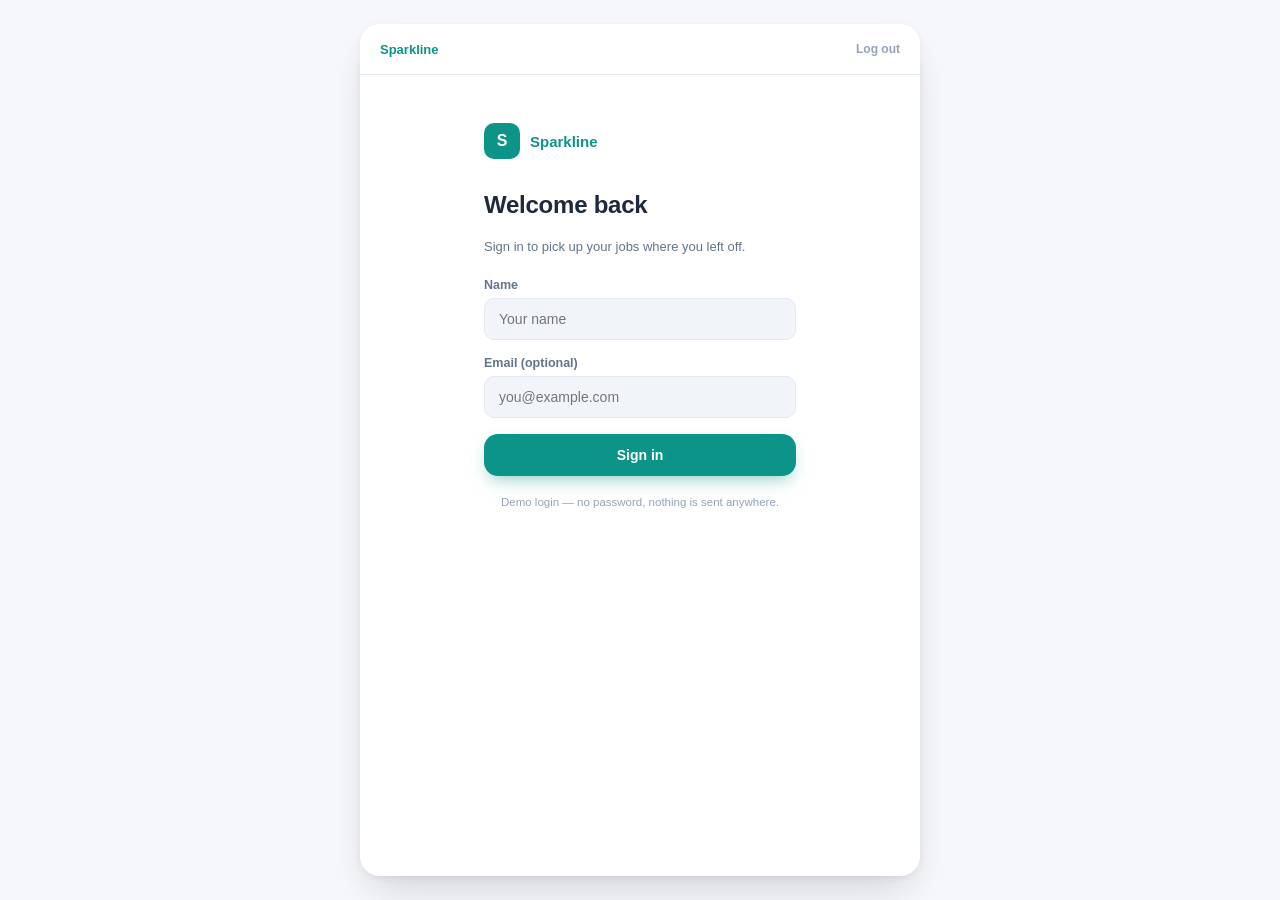
==== index.html @ c81132c8 "feat: interactive job-flow prototype (login -> estimate -> wholesaler pay -> status -> invoice) Impl" ====
<!DOCTYPE html>
<html lang="en">
<head>
<meta charset="UTF-8" />
<meta name="viewport" content="width=device-width, initial-scale=1.0" />
<title>Sparkline &mdash; Job Estimator</title>
<link rel="stylesheet" href="css/styles.css" />
</head>
<body>

<div class="app-shell">

  <header class="app-header" id="app-header" hidden>
    <span class="app-header-name">Sparkline</span>
    <span class="app-header-user" id="app-header-user"></span>
    <button class="app-header-logout" id="btn-logout" type="button">Log out</button>
  </header>

  <main id="main">

    <!-- LOGIN -->
    <section id="screen-login" class="screen">
      <div class="login-wrap">
        <div class="brand">
          <div class="brand-mark">S</div>
          <div class="brand-name">Sparkline</div>
        </div>
        <h1 class="screen-title">Welcome back</h1>
        <p class="screen-sub">Sign in to pick up your jobs where you left off.</p>

        <form id="login-form" class="login-form" novalidate>
          <label class="field">
            <span class="field-label">Name</span>
            <input type="text" id="login-name" name="name" placeholder="Your name" autocomplete="name" />
          </label>
          <p class="field-error" id="login-name-error" hidden>Enter your name to continue.</p>

          <label class="field">
            <span class="field-label">Email (optional)</span>
            <input type="email" id="login-email" name="email" placeholder="you@example.com" autocomplete="email" />
          </label>

          <button type="submit" class="btn btn-primary btn-block">Sign in</button>
          <p class="login-note">Demo login &mdash; no password, nothing is sent anywhere.</p>
        </form>
      </div>
    </section>

    <!-- JOB PICKER / DASHBOARD -->
    <section id="screen-job-picker" class="screen" hidden>
      <div class="topbar">
        <div class="screen-title">Your Jobs</div>
        <div class="screen-sub" id="job-count-sub"></div>
      </div>

      <div id="existing-jobs" class="job-list"></div>

      <div class="picker-section">
        <div class="picker-heading">Start a new job</div>
        <div id="job-presets" class="preset-list"></div>
      </div>
    </section>

    <!-- JOB DETAIL -->
    <section id="screen-job-detail" class="screen" hidden>
      <div class="topbar">
        <button class="back-link" id="btn-back-to-jobs" type="button">&larr; Back to jobs</button>
        <div class="screen-title" id="job-detail-title"></div>
        <div class="screen-sub" id="job-detail-sub"></div>
      </div>

      <div class="stepper" id="job-stepper"></div>
      <div class="stage-caption" id="job-stage-caption"></div>

      <div id="job-detail-body" class="job-detail-body"></div>
    </section>

  </main>

  <div id="toast" class="toast" hidden></div>

</div>

<script src="js/data.js"></script>
<script src="js/state.js"></script>
<script src="js/app.js"></script>
</body>
</html>
---- css/styles.css ----
/* ==========================================================================
   Sparkline — Direction B "Clean / Modern SaaS" tokens
   Ported from bmad/planning-artifacts/ux-designs/.../direction-b-clean-modern.html
   ========================================================================== */

:root {
  --bg: #f5f7fa;
  --surface: #ffffff;
  --surface-alt: #f1f5f9;
  --border: #e2e8f0;
  --ink: #1e293b;
  --ink-dim: #64748b;
  --ink-faint: #94a3b8;
  --accent: #0d9488;
  --accent-dark: #0f766e;
  --accent-soft: #ccfbf1;
  --warn: #d97706;
  --warn-soft: #fef3c7;
  --warn-ink: #92400e;
  --ok: #16a34a;
  --ok-soft: #dcfce7;
  --ok-ink: #15803d;
  --danger: #dc2626;
  --danger-soft: #fee2e2;
  --radius-lg: 20px;
  --radius-md: 16px;
  --radius-sm: 10px;
  --shadow-card: 0 1px 2px rgba(15, 23, 42, 0.04);
  --shadow-elevated: 0 20px 40px -12px rgba(15, 23, 42, 0.18), 0 2px 6px rgba(15, 23, 42, 0.06);
}

* {
  box-sizing: border-box;
}

html,
body {
  margin: 0;
  padding: 0;
  background: var(--bg);
  color: var(--ink);
  font-family: -apple-system, BlinkMacSystemFont, "Segoe UI", Roboto, Helvetica, Arial, sans-serif;
  -webkit-font-smoothing: antialiased;
}

button,
input {
  font-family: inherit;
}

.app-shell {
  max-width: 480px;
  margin: 0 auto;
  min-height: 100vh;
  background: var(--surface);
  display: flex;
  flex-direction: column;
  box-shadow: var(--shadow-elevated);
}

@media (min-width: 720px) {
  .app-shell {
    max-width: 560px;
    margin: 24px auto;
    min-height: calc(100vh - 48px);
    border-radius: var(--radius-lg);
    overflow: hidden;
  }
}

/* ===== Header ===== */
.app-header {
  display: flex;
  align-items: center;
  gap: 12px;
  padding: 14px 20px;
  border-bottom: 1px solid var(--border);
  background: var(--surface);
}
.app-header-name {
  font-size: 13px;
  font-weight: 700;
  color: var(--accent);
}
.app-header-user {
  flex: 1;
  font-size: 12.5px;
  color: var(--ink-dim);
  overflow: hidden;
  text-overflow: ellipsis;
  white-space: nowrap;
}
.app-header-logout {
  background: none;
  border: none;
  color: var(--ink-faint);
  font-size: 12px;
  font-weight: 600;
  cursor: pointer;
  padding: 4px 0;
}
.app-header-logout:hover {
  color: var(--ink-dim);
}

/* ===== Layout ===== */
main {
  flex: 1;
  display: flex;
  flex-direction: column;
}
.screen {
  display: flex;
  flex-direction: column;
  flex: 1;
}
.screen[hidden] {
  display: none;
}

.topbar {
  padding: 20px 20px 14px;
}
.screen-title {
  font-size: 24px;
  font-weight: 700;
  letter-spacing: -0.01em;
}
.screen-sub {
  font-size: 13px;
  color: var(--ink-dim);
  margin-top: 4px;
}

/* ===== Login ===== */
.login-wrap {
  padding: 48px 24px;
  max-width: 360px;
  margin: 0 auto;
  width: 100%;
}
.brand {
  display: flex;
  align-items: center;
  gap: 10px;
  margin-bottom: 32px;
}
.brand-mark {
  width: 36px;
  height: 36px;
  border-radius: 10px;
  background: var(--accent);
  color: #fff;
  display: flex;
  align-items: center;
  justify-content: center;
  font-weight: 800;
  font-size: 16px;
}
.brand-name {
  font-size: 15px;
  font-weight: 700;
  color: var(--accent);
}
.login-form {
  margin-top: 24px;
  display: flex;
  flex-direction: column;
  gap: 16px;
}
.field {
  display: flex;
  flex-direction: column;
  gap: 6px;
}
.field-label {
  font-size: 12.5px;
  font-weight: 600;
  color: var(--ink-dim);
}
.field input,
.field select {
  background: var(--surface-alt);
  border: 1px solid var(--border);
  border-radius: var(--radius-sm);
  padding: 12px 14px;
  font-size: 14px;
  color: var(--ink);
}
.field input:focus,
.field select:focus {
  outline: 2px solid var(--accent);
  outline-offset: -1px;
}
.field-error {
  margin-top: -10px;
  font-size: 12.5px;
  color: var(--danger);
  font-weight: 600;
}
.field-error[hidden] {
  display: none;
}
.login-note {
  font-size: 11.5px;
  color: var(--ink-faint);
  text-align: center;
  margin-top: 4px;
}

/* ===== Buttons ===== */
.btn {
  font-weight: 600;
  font-size: 14px;
  border-radius: 14px;
  padding: 13px 18px;
  border: none;
  cursor: pointer;
  text-align: center;
}
.btn-block {
  width: 100%;
}
.btn-primary {
  background: var(--accent);
  color: #fff;
  box-shadow: 0 8px 18px -6px rgba(13, 148, 136, 0.5);
}
.btn-primary:hover:not(:disabled) {
  background: var(--accent-dark);
}
.btn-primary:disabled {
  background: var(--border);
  color: var(--ink-faint);
  box-shadow: none;
  cursor: not-allowed;
}
.btn-secondary {
  background: var(--surface-alt);
  color: var(--ink);
  border: 1px solid var(--border);
}
.btn-secondary:hover {
  background: var(--border);
}

/* ===== Job picker / dashboard ===== */
#job-count-sub {
  min-height: 1em;
}
.job-list {
  padding: 4px 16px 8px;
  display: flex;
  flex-direction: column;
  gap: 12px;
  background: var(--surface-alt);
}
.job-list:empty {
  padding: 0;
}
.job-card {
  background: var(--surface);
  border: 1px solid var(--border);
  border-radius: var(--radius-md);
  padding: 16px;
  box-shadow: var(--shadow-card);
  cursor: pointer;
  text-align: left;
  width: 100%;
}
.job-card:hover {
  border-color: var(--accent);
}
.job-addr {
  font-size: 15px;
  font-weight: 700;
  line-height: 1.3;
}
.job-type {
  font-size: 12.5px;
  color: var(--ink-dim);
  margin-top: 2px;
}
.job-meta {
  display: flex;
  justify-content: space-between;
  margin-top: 12px;
  font-size: 12px;
  color: var(--ink-faint);
}

.picker-section {
  padding: 18px 16px 24px;
}
.picker-heading {
  font-size: 13px;
  font-weight: 700;
  color: var(--ink-dim);
  margin-bottom: 10px;
  padding: 0 4px;
}
.preset-list {
  display: flex;
  flex-direction: column;
  gap: 10px;
}
.preset-card {
  background: var(--surface);
  border: 1.5px solid var(--border);
  border-radius: var(--radius-md);
  padding: 14px 16px;
  text-align: left;
  cursor: pointer;
  display: flex;
  flex-direction: column;
  gap: 3px;
}
.preset-card:hover {
  border-color: var(--accent);
  background: var(--accent-soft);
}
.preset-title {
  font-size: 14.5px;
  font-weight: 700;
}
.preset-desc {
  font-size: 12.5px;
  color: var(--ink-dim);
}
.preset-meta {
  font-size: 11.5px;
  color: var(--ink-faint);
  margin-top: 4px;
}

/* ===== Stepper ===== */
.stepper {
  display: flex;
  align-items: center;
  padding: 0 20px;
  margin-top: 6px;
}
.step-dot {
  width: 9px;
  height: 9px;
  border-radius: 50%;
  background: var(--border);
  flex-shrink: 0;
}
.step-dot.filled {
  background: var(--accent);
}
.step-dot.done {
  background: var(--ok);
}
.step-line {
  flex: 1;
  height: 2px;
  background: var(--border);
}
.step-line.filled {
  background: var(--accent);
}
.step-line.done {
  background: var(--ok);
}
.stage-caption {
  margin: 10px 20px 4px;
  font-size: 12px;
  font-weight: 600;
  color: var(--accent);
  background: var(--accent-soft);
  display: inline-block;
  padding: 3px 10px;
  border-radius: 999px;
}

.back-link {
  background: none;
  border: none;
  color: var(--accent);
  font-size: 12px;
  font-weight: 600;
  padding: 0 0 8px;
  cursor: pointer;
}

.job-detail-body {
  flex: 1;
  display: flex;
  flex-direction: column;
  padding-bottom: 24px;
}

/* ===== Materials list ===== */
.mat-list {
  padding: 12px 16px 8px;
  display: flex;
  flex-direction: column;
  gap: 10px;
}
.mat-row {
  background: var(--surface);
  border: 1px solid var(--border);
  border-radius: 14px;
  padding: 14px;
}
.mat-row.delivered {
  background: #f0fdf4;
  border-color: #bbf7d0;
}
.mat-top {
  display: flex;
  justify-content: space-between;
  align-items: flex-start;
  gap: 10px;
}
.mat-left {
  display: flex;
  gap: 10px;
  align-items: flex-start;
  min-width: 0;
}
.checkbox {
  width: 20px;
  height: 20px;
  border-radius: 6px;
  border: 2px solid #cbd5e1;
  flex-shrink: 0;
  margin-top: 1px;
}
.checkbox.checked {
  background: var(--ok);
  border-color: var(--ok);
  color: #fff;
  font-size: 13px;
  font-weight: 800;
  display: flex;
  align-items: center;
  justify-content: center;
}
.mat-name {
  font-size: 14px;
  font-weight: 600;
  line-height: 1.3;
}
.mat-row.delivered .mat-name {
  color: var(--ok);
}
.mat-unit {
  font-size: 11.5px;
  color: var(--ink-faint);
  margin-top: 2px;
}
.qty-box {
  display: flex;
  align-items: center;
  background: var(--surface-alt);
  border-radius: 10px;
  flex-shrink: 0;
}
.qty-box button {
  width: 28px;
  height: 28px;
  background: transparent;
  border: none;
  color: var(--accent);
  font-size: 15px;
  font-weight: 700;
  font-family: inherit;
  cursor: pointer;
}
.qty-box button:disabled {
  color: var(--ink-faint);
  cursor: not-allowed;
}
.qty-box input {
  width: 40px;
  height: 28px;
  text-align: center;
  background: transparent;
  border: none;
  font-weight: 700;
  font-size: 13px;
  color: var(--ink);
}
.mat-remove {
  background: none;
  border: none;
  color: var(--ink-faint);
  font-size: 12px;
  font-weight: 600;
  cursor: pointer;
  padding: 4px 0 0;
}
.mat-remove:hover {
  color: var(--danger);
}

.wholesaler-row {
  margin-top: 12px;
  padding-left: 30px;
  display: flex;
  align-items: center;
  justify-content: space-between;
  gap: 8px;
  flex-wrap: wrap;
}
.chip {
  background: var(--surface-alt);
  border-radius: 999px;
  padding: 5px 10px;
  font-size: 11.5px;
  font-weight: 600;
  color: #475569;
  display: flex;
  align-items: center;
  gap: 6px;
}
.chip .dot {
  width: 6px;
  height: 6px;
  border-radius: 50%;
  background: var(--ok);
  flex-shrink: 0;
}
.chip .dot.warn {
  background: var(--warn);
}
.chip.ok {
  background: var(--ok-soft);
  color: var(--ok-ink);
}
.chip.unassigned {
  background: var(--warn-soft);
  color: var(--warn-ink);
}
.change-link {
  font-size: 12px;
  font-weight: 600;
  color: var(--accent);
  background: none;
  border: none;
  cursor: pointer;
  padding: 0;
}

.wholesaler-options {
  margin-top: 12px;
  padding-left: 30px;
  display: flex;
  flex-direction: column;
  gap: 6px;
}
.wholesaler-option {
  display: flex;
  align-items: center;
  justify-content: space-between;
  gap: 10px;
  background: var(--surface-alt);
  border: 1.5px solid transparent;
  border-radius: 10px;
  padding: 8px 10px;
  cursor: pointer;
  font-size: 12.5px;
}
.wholesaler-option.selected {
  border-color: var(--accent);
  background: var(--accent-soft);
}
.wholesaler-option-name {
  font-weight: 600;
}
.wholesaler-option-meta {
  color: var(--ink-dim);
  font-size: 11.5px;
}
.wholesaler-option-price {
  font-weight: 700;
  flex-shrink: 0;
}

.add-item {
  margin: 6px 16px 6px;
  border: 1.5px dashed #cbd5e1;
  background: none;
  color: var(--ink-dim);
  text-align: center;
  padding: 13px;
  font-weight: 600;
  font-size: 13px;
  border-radius: 14px;
  cursor: pointer;
  width: calc(100% - 32px);
}
.add-item:hover {
  border-color: var(--accent);
  color: var(--accent);
}

.add-item-form {
  margin: 6px 16px;
  background: var(--surface-alt);
  border-radius: 14px;
  padding: 14px;
  display: flex;
  flex-direction: column;
  gap: 10px;
}
.add-item-form .field input {
  background: var(--surface);
}
.add-item-form-row {
  display: flex;
  gap: 10px;
}
.add-item-form-row .field {
  flex: 1;
}
.add-item-form-actions {
  display: flex;
  gap: 10px;
}
.add-item-form-actions .btn {
  flex: 1;
}

.inline-note {
  margin: 4px 16px 0;
  font-size: 12px;
  color: var(--ink-faint);
}
.inline-error {
  margin: 8px 16px 0;
  font-size: 12.5px;
  font-weight: 600;
  color: var(--danger);
  background: var(--danger-soft);
  padding: 8px 12px;
  border-radius: 10px;
}
.inline-error[hidden] {
  display: none;
}

.summary-card {
  margin: 14px 16px 4px;
  background: var(--surface-alt);
  border-radius: var(--radius-md);
  padding: 16px;
  display: flex;
  justify-content: space-between;
  align-items: baseline;
}
.summary-label {
  font-size: 13px;
  font-weight: 600;
  color: var(--ink-dim);
}
.summary-value {
  font-size: 20px;
  font-weight: 700;
}

.action-bar {
  margin: 18px 16px 4px;
  display: flex;
  flex-direction: column;
  gap: 10px;
}

/* ===== Simple status screens (job-started, delivered, completed) ===== */
.status-panel {
  margin: 12px 16px;
  background: var(--surface-alt);
  border-radius: var(--radius-md);
  padding: 22px 18px;
  text-align: center;
}
.status-panel-icon {
  width: 48px;
  height: 48px;
  border-radius: 50%;
  background: var(--accent-soft);
  color: var(--accent);
  display: flex;
  align-items: center;
  justify-content: center;
  font-size: 22px;
  font-weight: 800;
  margin: 0 auto 12px;
}
.status-panel.ok .status-panel-icon {
  background: var(--ok-soft);
  color: var(--ok);
}
.status-panel-title {
  font-size: 15px;
  font-weight: 700;
}
.status-panel-sub {
  font-size: 13px;
  color: var(--ink-dim);
  margin-top: 4px;
}

/* ===== Invoice ===== */
.invoice-card {
  margin: 12px 16px;
  background: var(--surface);
  border: 1px solid var(--border);
  border-radius: var(--radius-md);
  padding: 18px;
}
.invoice-header {
  display: flex;
  justify-content: space-between;
  align-items: flex-start;
  border-bottom: 1px solid var(--border);
  padding-bottom: 14px;
  margin-bottom: 14px;
}
.invoice-job {
  font-size: 14px;
  font-weight: 700;
}
.invoice-job-sub {
  font-size: 12px;
  color: var(--ink-dim);
  margin-top: 2px;
}
.invoice-meta-row {
  display: flex;
  justify-content: space-between;
  gap: 10px;
  font-size: 11.5px;
  color: var(--ink-faint);
  margin: -6px 0 14px;
}
.invoice-footer {
  margin-top: 16px;
  padding-top: 12px;
  border-top: 1px solid var(--border);
  font-size: 11px;
  color: var(--ink-faint);
  text-align: center;
}
.invoice-badge {
  font-size: 11px;
  font-weight: 700;
  color: var(--ok-ink);
  background: var(--ok-soft);
  padding: 3px 9px;
  border-radius: 999px;
  white-space: nowrap;
}

.toggle-row {
  display: flex;
  align-items: center;
  justify-content: space-between;
  gap: 10px;
  padding: 10px 12px;
  background: var(--surface-alt);
  border-radius: 12px;
  margin-bottom: 14px;
}
.toggle-label {
  font-size: 13px;
  font-weight: 600;
}
.toggle-sub {
  font-size: 11.5px;
  color: var(--ink-dim);
}
.switch {
  position: relative;
  width: 42px;
  height: 24px;
  flex-shrink: 0;
}
.switch input {
  opacity: 0;
  width: 0;
  height: 0;
}
.switch-track {
  position: absolute;
  inset: 0;
  background: var(--border);
  border-radius: 999px;
  cursor: pointer;
  transition: background 0.15s ease;
}
.switch-track::before {
  content: "";
  position: absolute;
  width: 18px;
  height: 18px;
  left: 3px;
  top: 3px;
  background: #fff;
  border-radius: 50%;
  transition: transform 0.15s ease;
  box-shadow: 0 1px 3px rgba(15, 23, 42, 0.3);
}
.switch input:checked + .switch-track {
  background: var(--accent);
}
.switch input:checked + .switch-track::before {
  transform: translateX(18px);
}

.line-item {
  display: flex;
  justify-content: space-between;
  gap: 10px;
  font-size: 13px;
  padding: 6px 0;
}
.line-item-name {
  color: var(--ink);
}
.line-item-qty {
  color: var(--ink-faint);
  font-size: 11.5px;
}
.line-item-value {
  font-weight: 600;
  flex-shrink: 0;
}
.line-item.muted {
  color: var(--ink-faint);
  text-decoration: line-through;
}
.line-section-label {
  font-size: 11px;
  font-weight: 700;
  text-transform: uppercase;
  letter-spacing: 0.03em;
  color: var(--ink-faint);
  margin: 14px 0 4px;
}
.invoice-totals {
  margin-top: 14px;
  border-top: 1px dashed var(--border);
  padding-top: 12px;
  display: flex;
  flex-direction: column;
  gap: 6px;
}
.invoice-totals .line-item.grand {
  font-size: 16px;
  font-weight: 800;
  border-top: 1px solid var(--border);
  padding-top: 10px;
  margin-top: 4px;
}

/* ===== Toast ===== */
.toast {
  position: fixed;
  left: 50%;
  bottom: 24px;
  transform: translateX(-50%);
  background: var(--ink);
  color: #fff;
  padding: 12px 20px;
  border-radius: 999px;
  font-size: 13px;
  font-weight: 600;
  box-shadow: 0 10px 24px rgba(15, 23, 42, 0.3);
  z-index: 50;
  max-width: 90%;
  text-align: center;
}
.toast[hidden] {
  display: none;
}
.toast.ok {
  background: var(--ok);
}

.checkoff-note {
  padding: 10px 16px 4px;
  font-size: 12px;
  color: var(--ink-faint);
  text-align: center;
}

.empty-state {
  padding: 24px 16px;
  text-align: center;
  color: var(--ink-faint);
  font-size: 13px;
}
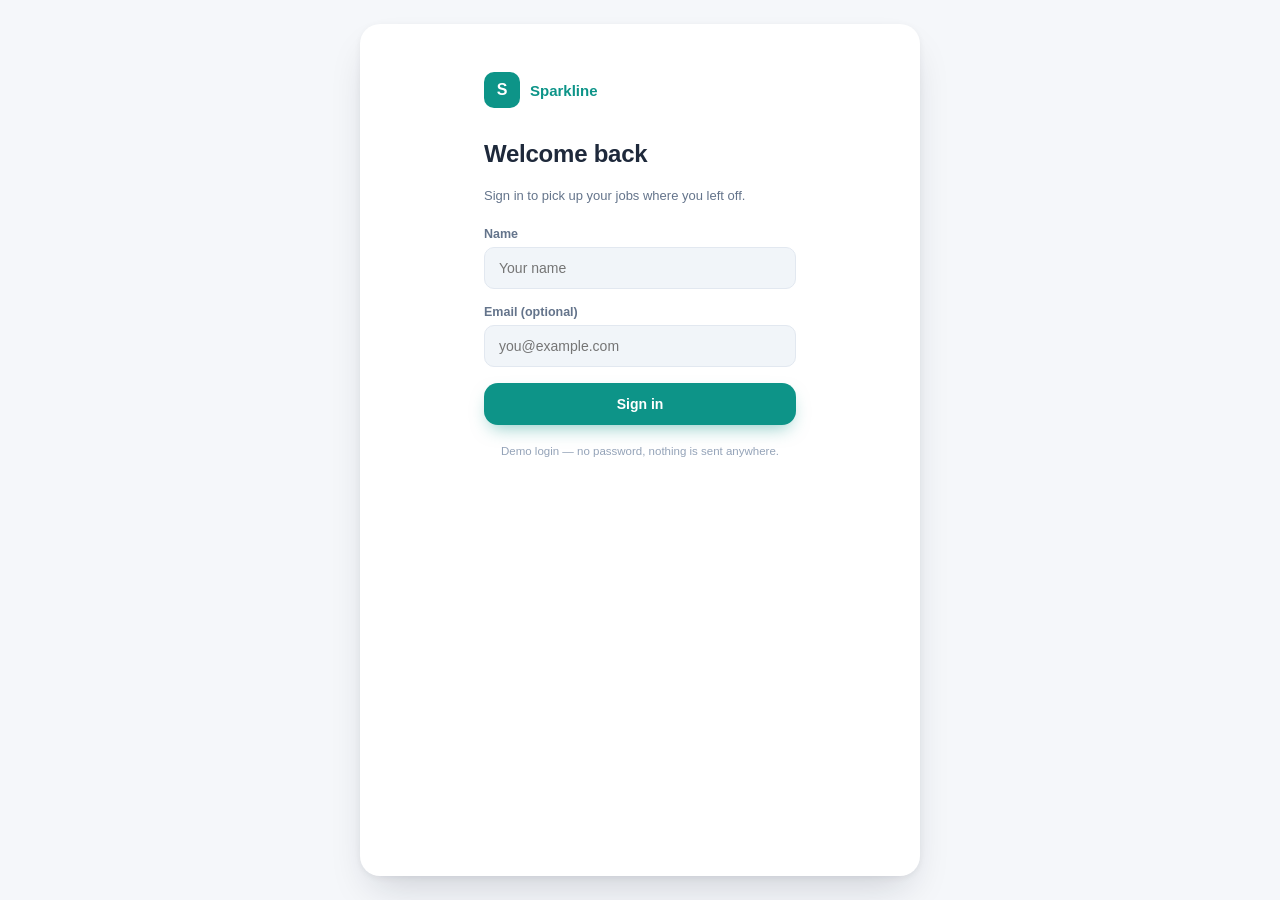
==== commit 63ad39c6: "fix: material-removal confirm UX, accessibility patches, reset-on-visit Restyle the remove-material " ====
--- a/index.html
+++ b/index.html
@@ -79,6 +79,17 @@
 
   <div id="toast" class="toast" hidden></div>
 
+  <div id="confirm-modal" class="confirm-overlay" hidden>
+    <div class="confirm-card" role="alertdialog" aria-modal="true" aria-labelledby="confirm-modal-title" aria-describedby="confirm-modal-body">
+      <div class="confirm-title" id="confirm-modal-title">Remove material?</div>
+      <p class="confirm-body" id="confirm-modal-body"></p>
+      <div class="confirm-actions">
+        <button type="button" class="btn btn-secondary" id="confirm-modal-cancel" data-action="confirm-remove-cancel">Cancel</button>
+        <button type="button" class="btn btn-danger" data-action="confirm-remove-confirm">Remove</button>
+      </div>
+    </div>
+  </div>
+
 </div>
 
 <script src="js/data.js"></script>
--- a/css/styles.css
+++ b/css/styles.css
@@ -77,6 +77,9 @@
   border-bottom: 1px solid var(--border);
   background: var(--surface);
 }
+.app-header[hidden] {
+  display: none;
+}
 .app-header-name {
   font-size: 13px;
   font-weight: 700;
@@ -243,6 +246,14 @@
 .btn-secondary:hover {
   background: var(--border);
 }
+.btn-danger {
+  background: var(--danger);
+  color: #fff;
+  box-shadow: 0 8px 18px -6px rgba(220, 38, 38, 0.5);
+}
+.btn-danger:hover {
+  background: #b91c1c;
+}
 
 /* ===== Job picker / dashboard ===== */
 #job-count-sub {
@@ -271,6 +282,12 @@
 .job-card:hover {
   border-color: var(--accent);
 }
+.job-card-top {
+  display: flex;
+  align-items: flex-start;
+  justify-content: space-between;
+  gap: 10px;
+}
 .job-addr {
   font-size: 15px;
   font-weight: 700;
@@ -287,6 +304,40 @@
   margin-top: 12px;
   font-size: 12px;
   color: var(--ink-faint);
+}
+
+/* Per-card status badge — "Active" statuses (everything before invoice)
+   get the accent treatment, the terminal `invoice` status gets the "done"
+   treatment, matching the Active/Completed dashboard section split. */
+.status-badge {
+  font-size: 11px;
+  font-weight: 700;
+  padding: 3px 9px;
+  border-radius: 999px;
+  white-space: nowrap;
+  flex-shrink: 0;
+}
+.status-badge-active {
+  color: var(--accent-dark);
+  background: var(--accent-soft);
+}
+.status-badge-done {
+  color: var(--ok-ink);
+  background: var(--ok-soft);
+}
+
+/* Dashboard section headings ("Active" / "Completed") — a section with
+   zero jobs simply isn't rendered, so its heading disappears too. */
+.job-section-heading {
+  font-size: 12px;
+  font-weight: 700;
+  text-transform: uppercase;
+  letter-spacing: 0.04em;
+  color: var(--ink-faint);
+  padding: 4px 4px 0;
+}
+.job-section-count {
+  font-weight: 600;
 }
 
 .picker-section {
@@ -485,16 +536,25 @@
   color: var(--ink);
 }
 .mat-remove {
+  background: var(--danger-soft);
+  border: 1px solid transparent;
+  color: var(--danger);
+  font-size: 12px;
+  font-weight: 700;
+  cursor: pointer;
+  padding: 5px 10px;
+  border-radius: 8px;
+  margin-top: 6px;
+}
+.mat-remove:hover {
+  background: var(--danger);
+  color: #fff;
+}
+.mat-remove:disabled {
   background: none;
-  border: none;
-  color: var(--ink-faint);
-  font-size: 12px;
-  font-weight: 600;
-  cursor: pointer;
-  padding: 4px 0 0;
-}
-.mat-remove:hover {
-  color: var(--danger);
+  border-color: var(--border);
+  color: var(--ink-faint);
+  cursor: not-allowed;
 }
 
 .wholesaler-row {
@@ -607,22 +667,66 @@
   flex-direction: column;
   gap: 10px;
 }
-.add-item-form .field input {
-  background: var(--surface);
-}
-.add-item-form-row {
-  display: flex;
-  gap: 10px;
-}
-.add-item-form-row .field {
-  flex: 1;
-}
 .add-item-form-actions {
   display: flex;
   gap: 10px;
 }
 .add-item-form-actions .btn {
   flex: 1;
+}
+
+/* ===== Add-material search picker ===== */
+.search-input {
+  background: var(--surface);
+  border: 1px solid var(--border);
+  border-radius: var(--radius-sm);
+  padding: 12px 14px;
+  font-size: 14px;
+  color: var(--ink);
+  width: 100%;
+}
+.search-input:focus {
+  outline: 2px solid var(--accent);
+  outline-offset: -1px;
+}
+.material-results {
+  display: flex;
+  flex-direction: column;
+  gap: 6px;
+  max-height: 260px;
+  overflow-y: auto;
+}
+.material-result {
+  display: flex;
+  flex-direction: column;
+  gap: 2px;
+  background: var(--surface);
+  border: 1px solid var(--border);
+  border-radius: 10px;
+  padding: 10px 12px;
+  text-align: left;
+  cursor: pointer;
+  width: 100%;
+}
+.material-result:hover,
+.material-result.highlighted {
+  border-color: var(--accent);
+  background: var(--accent-soft);
+}
+.material-result-name {
+  font-size: 13.5px;
+  font-weight: 600;
+}
+.material-result-meta {
+  font-size: 11.5px;
+  color: var(--ink-dim);
+  margin-top: 1px;
+}
+.material-results-empty {
+  padding: 10px 4px 2px;
+  font-size: 12.5px;
+  color: var(--ink-faint);
+  text-align: center;
 }
 
 .inline-note {
@@ -881,6 +985,49 @@
   background: var(--ok);
 }
 
+/* ===== Confirm modal ===== */
+.confirm-overlay {
+  position: fixed;
+  inset: 0;
+  background: rgba(15, 23, 42, 0.55);
+  display: flex;
+  align-items: center;
+  justify-content: center;
+  padding: 20px;
+  z-index: 60;
+}
+.confirm-overlay[hidden] {
+  display: none;
+}
+.confirm-card {
+  background: var(--surface);
+  border-radius: var(--radius-lg);
+  padding: 24px 20px;
+  max-width: 340px;
+  width: 100%;
+  box-shadow: var(--shadow-elevated);
+}
+.confirm-title {
+  font-size: 16px;
+  font-weight: 800;
+  color: var(--ink);
+  margin-bottom: 8px;
+}
+.confirm-body {
+  font-size: 13.5px;
+  color: var(--ink-dim);
+  line-height: 1.5;
+  margin: 0 0 20px;
+}
+.confirm-actions {
+  display: flex;
+  gap: 10px;
+}
+.confirm-actions .btn {
+  flex: 1;
+  padding: 11px 14px;
+}
+
 .checkoff-note {
   padding: 10px 16px 4px;
   font-size: 12px;
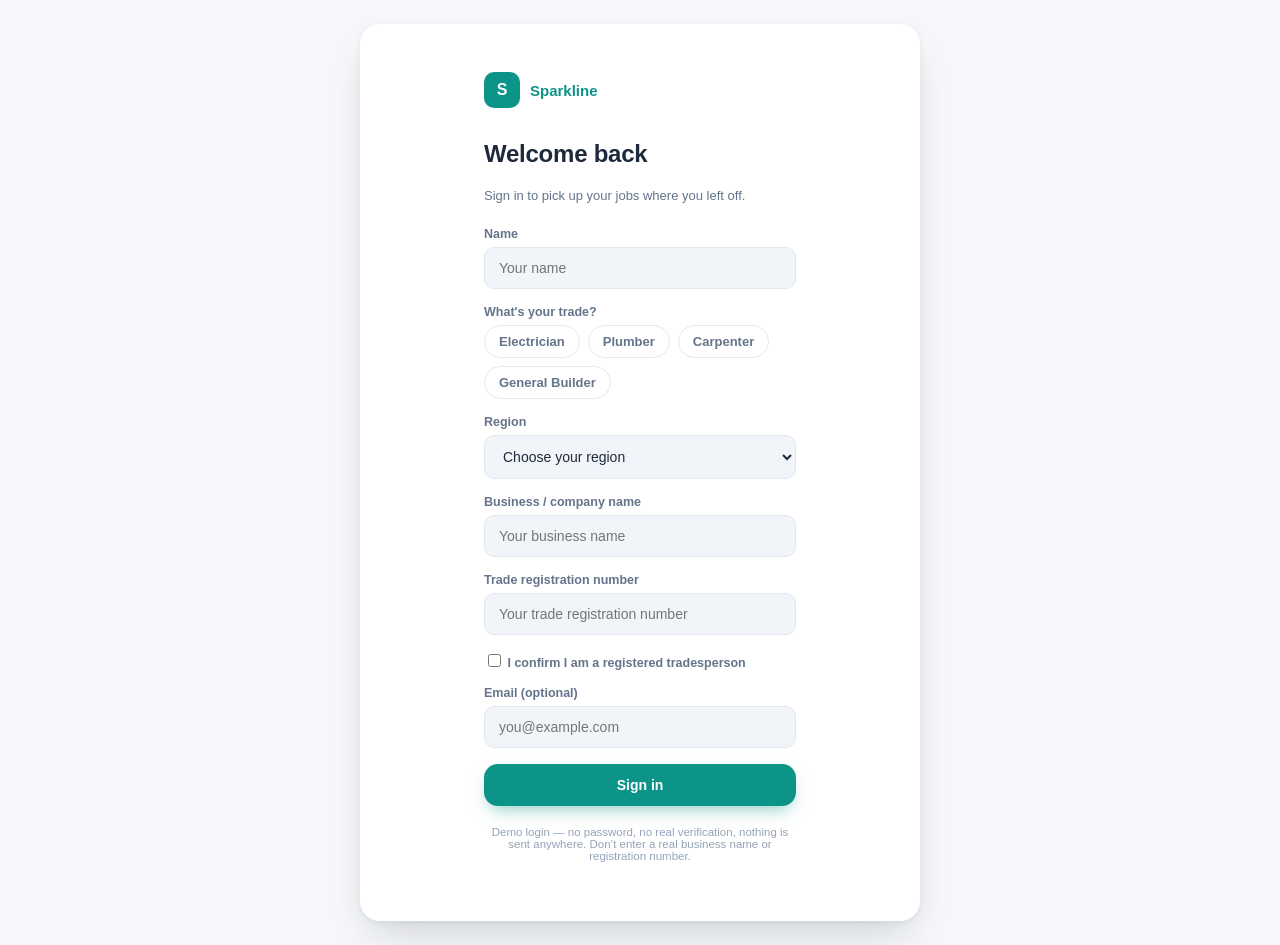
==== commit 98d5ed22: "feat: multi-trade signup, cancel-job, and profile overhaul (labour presets, editable identity, job l" ====
--- a/index.html
+++ b/index.html
@@ -13,6 +13,7 @@
   <header class="app-header" id="app-header" hidden>
     <span class="app-header-name">Sparkline</span>
     <span class="app-header-user" id="app-header-user"></span>
+    <button class="app-header-profile" id="btn-profile" type="button" data-action="go-profile">Profile</button>
     <button class="app-header-logout" id="btn-logout" type="button">Log out</button>
   </header>
 
@@ -35,13 +36,55 @@
           </label>
           <p class="field-error" id="login-name-error" hidden>Enter your name to continue.</p>
 
+          <div class="field">
+            <span class="field-label">What's your trade?</span>
+            <div class="trade-group" id="login-trade-group">
+              <button type="button" class="trade-chip" data-action="select-trade" data-trade="electrician">Electrician</button>
+              <button type="button" class="trade-chip" data-action="select-trade" data-trade="plumber">Plumber</button>
+              <button type="button" class="trade-chip" data-action="select-trade" data-trade="carpenter">Carpenter</button>
+              <button type="button" class="trade-chip" data-action="select-trade" data-trade="general-builder">General Builder</button>
+            </div>
+            <input type="hidden" id="login-trade" name="trade" value="" />
+          </div>
+          <p class="field-error" id="login-trade-error" hidden>Choose your trade to continue.</p>
+
+          <label class="field">
+            <span class="field-label">Region</span>
+            <select id="login-region" name="region">
+              <option value="">Choose your region</option>
+              <option value="dublin">Dublin</option>
+              <option value="cork">Cork</option>
+              <option value="galway">Galway</option>
+              <option value="limerick">Limerick</option>
+              <option value="other">Other / Rest of Ireland</option>
+            </select>
+          </label>
+          <p class="field-error" id="login-region-error" hidden>Choose your region to continue.</p>
+
+          <label class="field">
+            <span class="field-label">Business / company name</span>
+            <input type="text" id="login-business-name" name="businessName" placeholder="Your business name" autocomplete="organization" />
+          </label>
+          <p class="field-error" id="login-business-name-error" hidden>Enter your business name to continue.</p>
+
+          <label class="field">
+            <span class="field-label">Trade registration number</span>
+            <input type="text" id="login-trade-reg" name="tradeRegNumber" placeholder="Your trade registration number" autocomplete="off" />
+          </label>
+          <p class="field-error" id="login-trade-reg-error" hidden>Enter your trade registration number to continue.</p>
+
+          <label class="field">
+            <span class="field-label"><input type="checkbox" id="login-attest" name="attest" /> I confirm I am a registered tradesperson</span>
+          </label>
+          <p class="field-error" id="login-attest-error" hidden>Confirm you are a registered tradesperson to continue.</p>
+
           <label class="field">
             <span class="field-label">Email (optional)</span>
             <input type="email" id="login-email" name="email" placeholder="you@example.com" autocomplete="email" />
           </label>
 
           <button type="submit" class="btn btn-primary btn-block">Sign in</button>
-          <p class="login-note">Demo login &mdash; no password, nothing is sent anywhere.</p>
+          <p class="login-note">Demo login &mdash; no password, no real verification, nothing is sent anywhere. Don&rsquo;t enter a real business name or registration number.</p>
         </form>
       </div>
     </section>
@@ -75,6 +118,17 @@
       <div id="job-detail-body" class="job-detail-body"></div>
     </section>
 
+    <!-- PROFILE -->
+    <section id="screen-profile" class="screen" hidden>
+      <div class="topbar">
+        <button class="back-link" id="btn-back-from-profile" type="button" data-action="leave-profile">&larr; Back</button>
+        <div class="screen-title">Profile</div>
+        <div class="screen-sub">Your labour rates</div>
+      </div>
+
+      <div id="profile-body" class="job-detail-body"></div>
+    </section>
+
   </main>
 
   <div id="toast" class="toast" hidden></div>
@@ -85,7 +139,7 @@
       <p class="confirm-body" id="confirm-modal-body"></p>
       <div class="confirm-actions">
         <button type="button" class="btn btn-secondary" id="confirm-modal-cancel" data-action="confirm-remove-cancel">Cancel</button>
-        <button type="button" class="btn btn-danger" data-action="confirm-remove-confirm">Remove</button>
+        <button type="button" class="btn btn-danger" id="confirm-modal-confirm" data-action="confirm-remove-confirm">Remove</button>
       </div>
     </div>
   </div>
--- a/css/styles.css
+++ b/css/styles.css
@@ -93,6 +93,18 @@
   text-overflow: ellipsis;
   white-space: nowrap;
 }
+.app-header-profile {
+  background: none;
+  border: none;
+  color: var(--accent);
+  font-size: 12px;
+  font-weight: 600;
+  cursor: pointer;
+  padding: 4px 0;
+}
+.app-header-profile:hover {
+  text-decoration: underline;
+}
 .app-header-logout {
   background: none;
   border: none;
@@ -180,6 +192,26 @@
   font-size: 12.5px;
   font-weight: 600;
   color: var(--ink-dim);
+}
+.trade-group {
+  display: flex;
+  flex-wrap: wrap;
+  gap: 8px;
+}
+.trade-chip {
+  border: 1.5px solid var(--border);
+  border-radius: 999px;
+  padding: 8px 14px;
+  font-size: 13px;
+  font-weight: 600;
+  color: var(--ink-dim);
+  background: var(--surface);
+  cursor: pointer;
+}
+.trade-chip.selected {
+  background: var(--accent-soft);
+  border-color: var(--accent);
+  color: var(--accent-dark);
 }
 .field input,
 .field select {
@@ -441,6 +473,13 @@
   display: flex;
   flex-direction: column;
   padding-bottom: 24px;
+}
+
+#profile-body {
+  display: flex;
+  flex-direction: column;
+  gap: 16px;
+  padding: 16px;
 }
 
 /* ===== Materials list ===== */
@@ -857,6 +896,10 @@
   padding: 3px 9px;
   border-radius: 999px;
   white-space: nowrap;
+}
+.invoice-badge.badge-estimate {
+  color: var(--warn-ink);
+  background: var(--warn-soft);
 }
 
 .toggle-row {
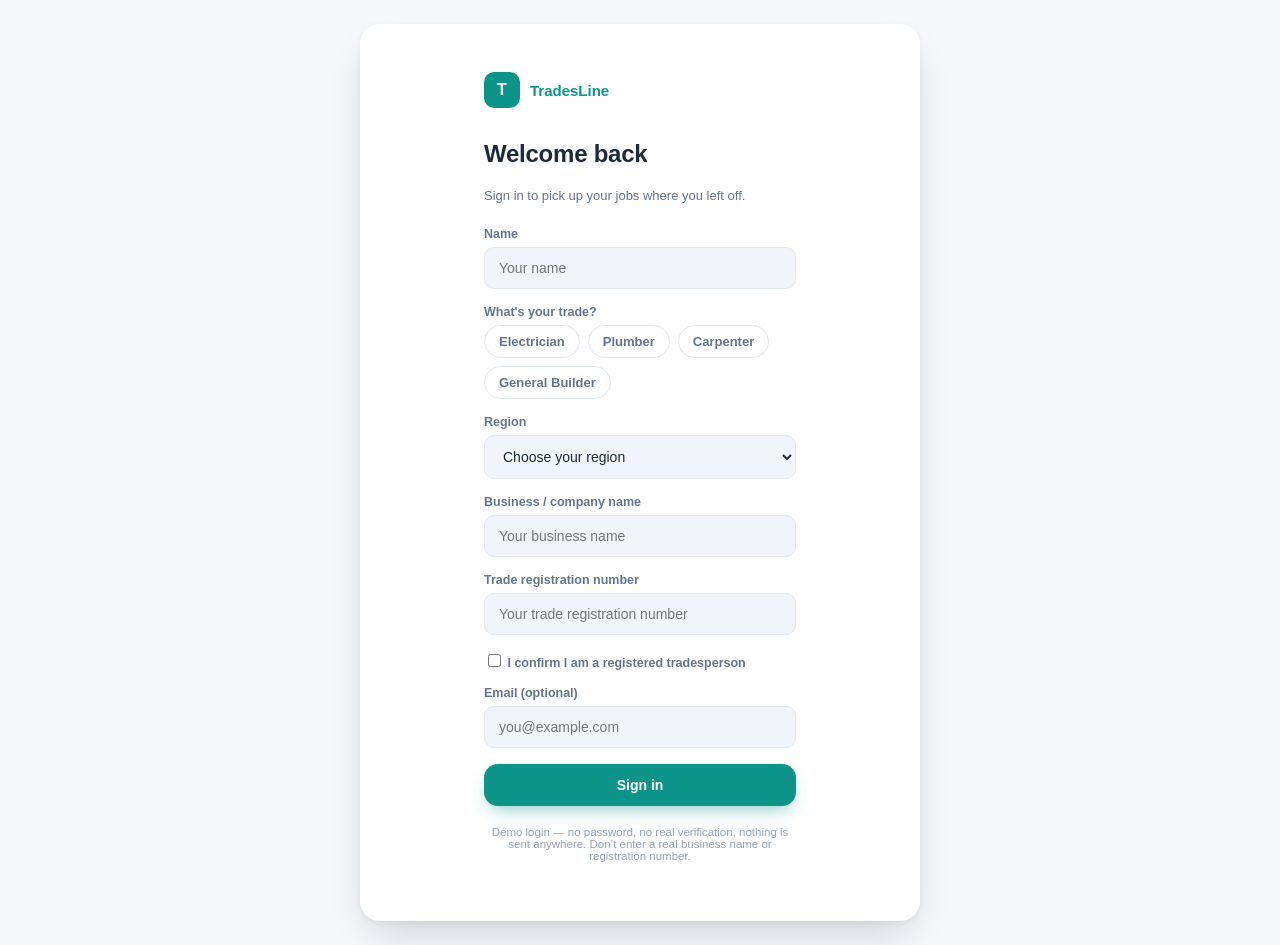
==== commit afa2dfd8: "feat: rebrand to TradesLine, fix remove-button alignment, add dev-only color-scheme preview, materia" ====
--- a/index.html
+++ b/index.html
@@ -3,7 +3,7 @@
 <head>
 <meta charset="UTF-8" />
 <meta name="viewport" content="width=device-width, initial-scale=1.0" />
-<title>Sparkline &mdash; Job Estimator</title>
+<title>TradesLine &mdash; Job Estimator</title>
 <link rel="stylesheet" href="css/styles.css" />
 </head>
 <body>
@@ -11,7 +11,7 @@
 <div class="app-shell">
 
   <header class="app-header" id="app-header" hidden>
-    <span class="app-header-name">Sparkline</span>
+    <span class="app-header-name">TradesLine</span>
     <span class="app-header-user" id="app-header-user"></span>
     <button class="app-header-profile" id="btn-profile" type="button" data-action="go-profile">Profile</button>
     <button class="app-header-logout" id="btn-logout" type="button">Log out</button>
@@ -23,8 +23,8 @@
     <section id="screen-login" class="screen">
       <div class="login-wrap">
         <div class="brand">
-          <div class="brand-mark">S</div>
-          <div class="brand-name">Sparkline</div>
+          <div class="brand-mark">T</div>
+          <div class="brand-name">TradesLine</div>
         </div>
         <h1 class="screen-title">Welcome back</h1>
         <p class="screen-sub">Sign in to pick up your jobs where you left off.</p>
--- a/css/styles.css
+++ b/css/styles.css
@@ -1,5 +1,5 @@
 /* ==========================================================================
-   Sparkline — Direction B "Clean / Modern SaaS" tokens
+   TradesLine — Direction B "Clean / Modern SaaS" tokens
    Ported from bmad/planning-artifacts/ux-designs/.../direction-b-clean-modern.html
    ========================================================================== */
 
@@ -22,11 +22,35 @@
   --ok-ink: #15803d;
   --danger: #dc2626;
   --danger-soft: #fee2e2;
+
   --radius-lg: 20px;
   --radius-md: 16px;
   --radius-sm: 10px;
   --shadow-card: 0 1px 2px rgba(15, 23, 42, 0.04);
   --shadow-elevated: 0 20px 40px -12px rgba(15, 23, 42, 0.18), 0 2px 6px rgba(15, 23, 42, 0.06);
+}
+
+/* ==========================================================================
+   Color-scheme preview only — swaps just the accent trio, never shipped
+   as user-facing UI. Toggled via the ?preview-themes=1 dev switcher in
+   app.js (init()); has no effect otherwise. Remove this block (and the
+   switcher in app.js) once a scheme is picked, or fold the chosen values
+   into :root above and delete the rest.
+   ========================================================================== */
+body.theme-blue {
+  --accent: #2563eb;
+  --accent-dark: #1d4ed8;
+  --accent-soft: #dbeafe;
+}
+body.theme-indigo {
+  --accent: #4f46e5;
+  --accent-dark: #4338ca;
+  --accent-soft: #e0e7ff;
+}
+body.theme-rust {
+  --accent: #9a3412;
+  --accent-dark: #7c2d12;
+  --accent-soft: #ffedd5;
 }
 
 * {
@@ -214,7 +238,8 @@
   color: var(--accent-dark);
 }
 .field input,
-.field select {
+.field select,
+.warehouse-add-row input {
   background: var(--surface-alt);
   border: 1px solid var(--border);
   border-radius: var(--radius-sm);
@@ -223,9 +248,27 @@
   color: var(--ink);
 }
 .field input:focus,
-.field select:focus {
+.field select:focus,
+.warehouse-add-row input:focus {
   outline: 2px solid var(--accent);
   outline-offset: -1px;
+}
+.warehouse-add-row {
+  display: flex;
+  flex-wrap: wrap;
+  gap: 8px;
+  align-items: center;
+}
+.warehouse-add-row input#warehouse-add-name {
+  flex: 2;
+  min-width: 120px;
+}
+.warehouse-add-row input#warehouse-add-qty {
+  flex: 0 0 70px;
+}
+.warehouse-add-row input#warehouse-add-note {
+  flex: 2;
+  min-width: 120px;
 }
 .field-error {
   margin-top: -10px;
@@ -573,6 +616,11 @@
   font-weight: 700;
   font-size: 13px;
   color: var(--ink);
+}
+.mat-actions {
+  display: flex;
+  flex-direction: column;
+  align-items: flex-end;
 }
 .mat-remove {
   background: var(--danger-soft);
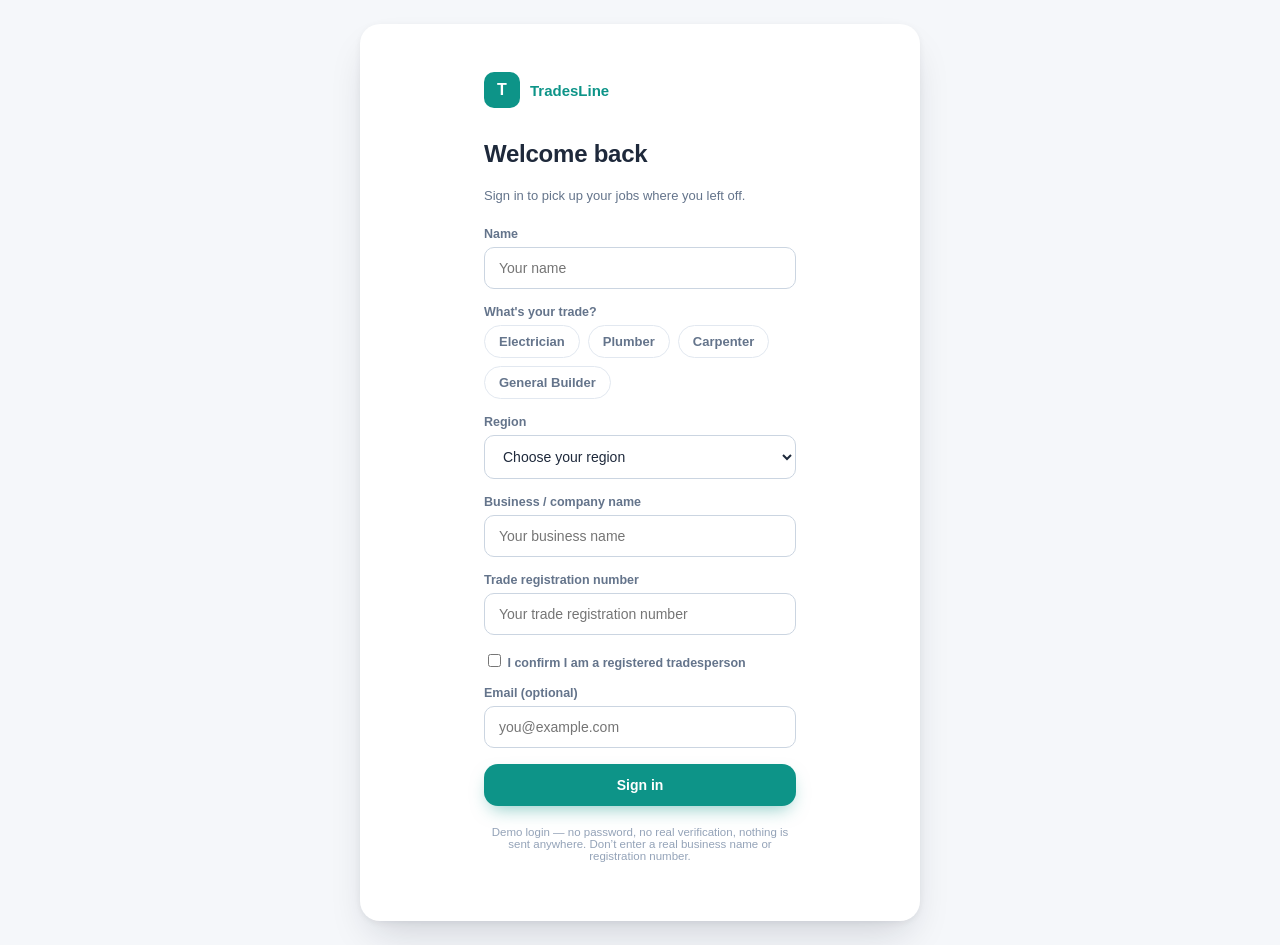
==== commit eb56e960: "Draft v2: restructure job-start flow, cancel-job placement, warehouse/mobile cleanup - New pre-creat" ====
--- a/index.html
+++ b/index.html
@@ -100,8 +100,19 @@
 
       <div class="picker-section">
         <div class="picker-heading">Start a new job</div>
-        <div id="job-presets" class="preset-list"></div>
+        <button type="button" class="btn btn-primary btn-block" data-action="go-new-job">+ Start a Job</button>
       </div>
+    </section>
+
+    <!-- NEW JOB INTAKE -->
+    <section id="screen-new-job" class="screen" hidden>
+      <div class="topbar">
+        <button class="back-link" id="btn-back-from-new-job" type="button" data-action="leave-new-job">&larr; Back to jobs</button>
+        <div class="screen-title">New Job</div>
+        <div class="screen-sub">Customer &amp; job details</div>
+      </div>
+
+      <div id="new-job-body" class="job-detail-body"></div>
     </section>
 
     <!-- JOB DETAIL -->
@@ -109,6 +120,7 @@
       <div class="topbar">
         <button class="back-link" id="btn-back-to-jobs" type="button">&larr; Back to jobs</button>
         <div class="screen-title" id="job-detail-title"></div>
+        <div class="screen-sub" id="job-detail-customer"></div>
         <div class="screen-sub" id="job-detail-sub"></div>
       </div>
 
--- a/css/styles.css
+++ b/css/styles.css
@@ -8,6 +8,7 @@
   --surface: #ffffff;
   --surface-alt: #f1f5f9;
   --border: #e2e8f0;
+  --border-strong: #cbd5e1;
   --ink: #1e293b;
   --ink-dim: #64748b;
   --ink-faint: #94a3b8;
@@ -239,16 +240,32 @@
 }
 .field input,
 .field select,
+.field textarea,
 .warehouse-add-row input {
-  background: var(--surface-alt);
-  border: 1px solid var(--border);
+  background: var(--surface);
+  border: 1px solid var(--border-strong);
   border-radius: var(--radius-sm);
   padding: 12px 14px;
   font-size: 14px;
   color: var(--ink);
+  font-family: inherit;
+}
+.field input:disabled,
+.field select:disabled,
+.field textarea:disabled,
+.warehouse-add-row input:disabled {
+  background: var(--surface-alt);
+  border-color: var(--border);
+  color: var(--ink-faint);
+  cursor: not-allowed;
+}
+.field textarea {
+  min-height: 72px;
+  resize: vertical;
 }
 .field input:focus,
 .field select:focus,
+.field textarea:focus,
 .warehouse-add-row input:focus {
   outline: 2px solid var(--accent);
   outline-offset: -1px;
@@ -259,16 +276,9 @@
   gap: 8px;
   align-items: center;
 }
-.warehouse-add-row input#warehouse-add-name {
-  flex: 2;
-  min-width: 120px;
-}
-.warehouse-add-row input#warehouse-add-qty {
-  flex: 0 0 70px;
-}
-.warehouse-add-row input#warehouse-add-note {
-  flex: 2;
-  min-width: 120px;
+.warehouse-add-row input {
+  flex: 1;
+  min-width: 100px;
 }
 .field-error {
   margin-top: -10px;
@@ -395,6 +405,10 @@
 .status-badge-active {
   color: var(--accent-dark);
   background: var(--accent-soft);
+}
+.status-badge-warn {
+  color: var(--warn-ink);
+  background: var(--warn-soft);
 }
 .status-badge-done {
   color: var(--ok-ink);
@@ -561,6 +575,12 @@
   border: 2px solid #cbd5e1;
   flex-shrink: 0;
   margin-top: 1px;
+  background: none;
+  padding: 0;
+  font-family: inherit;
+}
+button.checkbox {
+  cursor: pointer;
 }
 .checkbox.checked {
   background: var(--ok);
@@ -571,6 +591,13 @@
   display: flex;
   align-items: center;
   justify-content: center;
+}
+.contact-log {
+  font-size: 11px;
+  color: var(--ink-faint);
+  margin-top: 6px;
+  padding-top: 6px;
+  border-top: 1px dashed var(--border);
 }
 .mat-name {
   font-size: 14px;
@@ -621,6 +648,7 @@
   display: flex;
   flex-direction: column;
   align-items: flex-end;
+  gap: 6px;
 }
 .mat-remove {
   background: var(--danger-soft);
@@ -631,7 +659,6 @@
   cursor: pointer;
   padding: 5px 10px;
   border-radius: 8px;
-  margin-top: 6px;
 }
 .mat-remove:hover {
   background: var(--danger);
@@ -765,7 +792,7 @@
 /* ===== Add-material search picker ===== */
 .search-input {
   background: var(--surface);
-  border: 1px solid var(--border);
+  border: 1px solid var(--border-strong);
   border-radius: var(--radius-sm);
   padding: 12px 14px;
   font-size: 14px;
@@ -935,6 +962,12 @@
   font-size: 11px;
   color: var(--ink-faint);
   text-align: center;
+}
+.invoice-notes {
+  font-size: 12.5px;
+  color: var(--ink-dim);
+  white-space: pre-wrap;
+  margin: 4px 0 0;
 }
 .invoice-badge {
   font-size: 11px;
@@ -1132,3 +1165,32 @@
   color: var(--ink-faint);
   font-size: 13px;
 }
+
+/* ==========================================================================
+   Print (Download PDF) — only the invoice/estimate card should print;
+   everything else (nav, stepper, toggles, action buttons) is app chrome.
+   Triggered by window.print() from the "Download PDF" button; the user
+   picks "Save as PDF" in the browser's own print dialog.
+   ========================================================================== */
+@media print {
+  .app-header,
+  .topbar,
+  .stepper,
+  .stage-caption,
+  .back-link,
+  [data-no-print] {
+    display: none !important;
+  }
+  body {
+    background: #fff;
+  }
+  .app-shell {
+    box-shadow: none;
+    max-width: none;
+  }
+  .invoice-card {
+    border: none;
+    box-shadow: none;
+    margin: 0;
+  }
+}
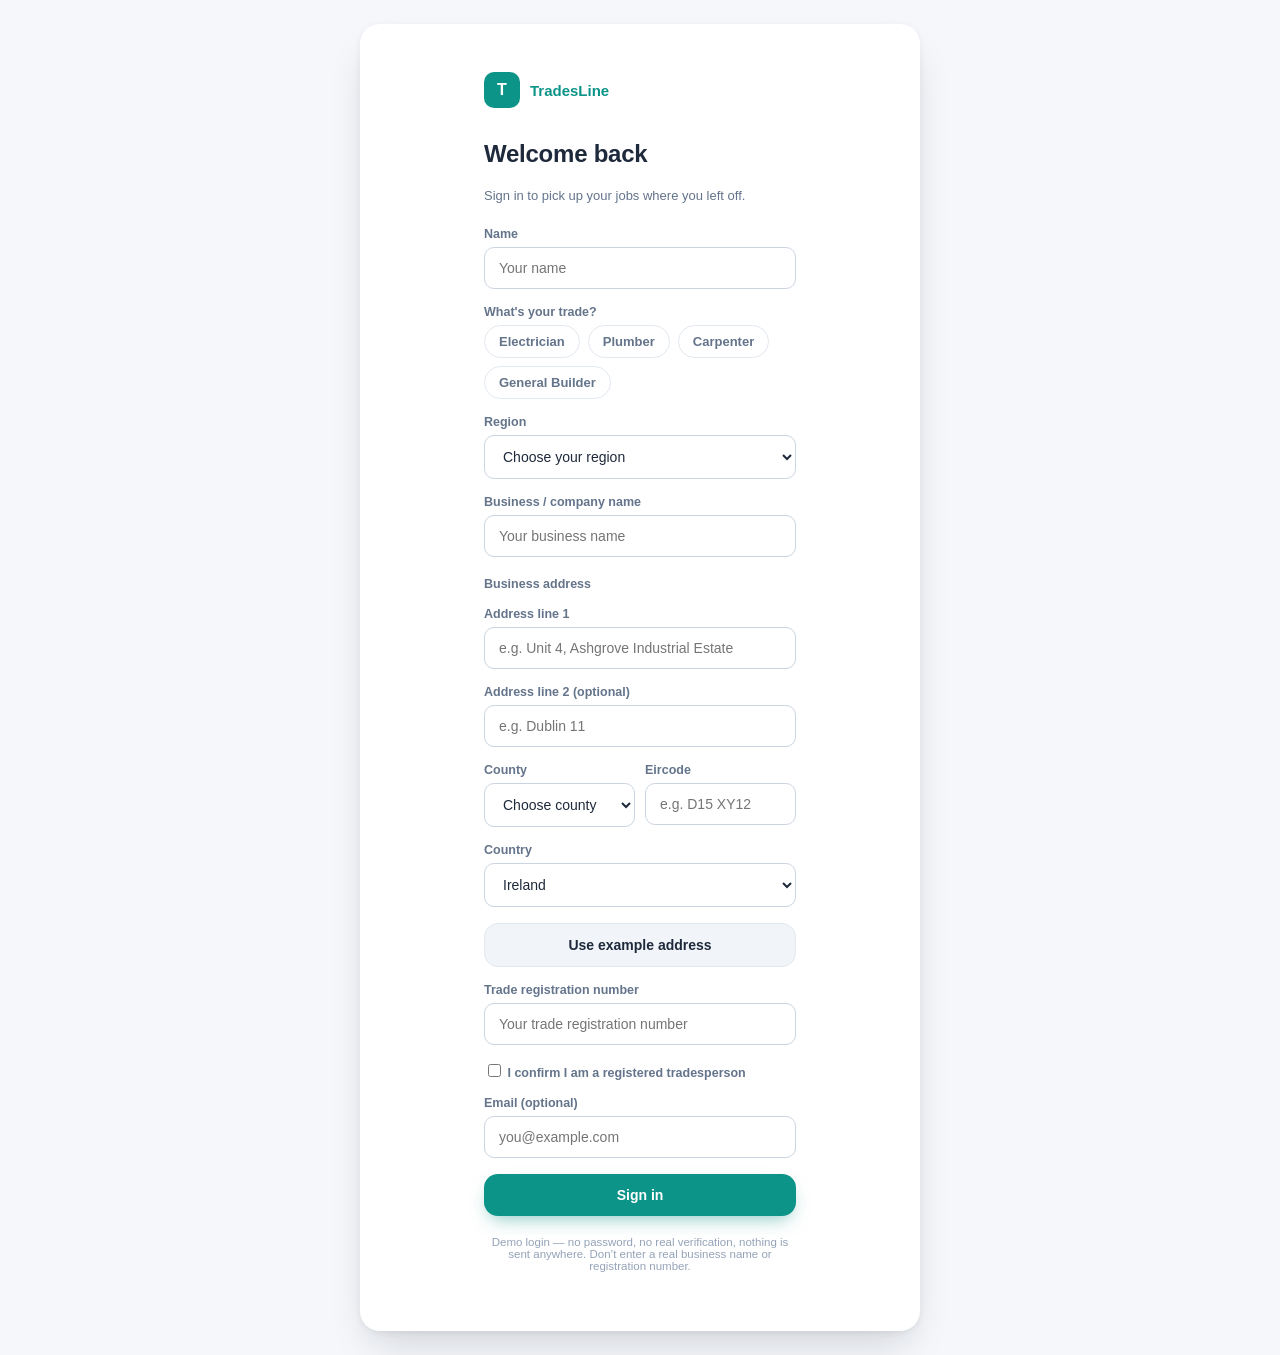
==== commit 3bd5f853: "Draft v2: expand customer/business address to structured Irish fields, add example fills, fix new-jo" ====
--- a/index.html
+++ b/index.html
@@ -67,6 +67,70 @@
           </label>
           <p class="field-error" id="login-business-name-error" hidden>Enter your business name to continue.</p>
 
+          <div class="field-group-label">Business address</div>
+          <label class="field">
+            <span class="field-label">Address line 1</span>
+            <input type="text" id="login-address-line1" name="addressLine1" placeholder="e.g. Unit 4, Ashgrove Industrial Estate" autocomplete="address-line1" />
+          </label>
+          <label class="field">
+            <span class="field-label">Address line 2 (optional)</span>
+            <input type="text" id="login-address-line2" name="addressLine2" placeholder="e.g. Dublin 11" autocomplete="address-line2" />
+          </label>
+          <div class="field-row">
+            <label class="field">
+              <span class="field-label">County</span>
+              <select id="login-address-county" name="county">
+                <option value="">Choose county</option>
+                <option value="Antrim">Antrim</option>
+                <option value="Armagh">Armagh</option>
+                <option value="Carlow">Carlow</option>
+                <option value="Cavan">Cavan</option>
+                <option value="Clare">Clare</option>
+                <option value="Cork">Cork</option>
+                <option value="Derry">Derry</option>
+                <option value="Donegal">Donegal</option>
+                <option value="Down">Down</option>
+                <option value="Dublin">Dublin</option>
+                <option value="Fermanagh">Fermanagh</option>
+                <option value="Galway">Galway</option>
+                <option value="Kerry">Kerry</option>
+                <option value="Kildare">Kildare</option>
+                <option value="Kilkenny">Kilkenny</option>
+                <option value="Laois">Laois</option>
+                <option value="Leitrim">Leitrim</option>
+                <option value="Limerick">Limerick</option>
+                <option value="Longford">Longford</option>
+                <option value="Louth">Louth</option>
+                <option value="Mayo">Mayo</option>
+                <option value="Meath">Meath</option>
+                <option value="Monaghan">Monaghan</option>
+                <option value="Offaly">Offaly</option>
+                <option value="Roscommon">Roscommon</option>
+                <option value="Sligo">Sligo</option>
+                <option value="Tipperary">Tipperary</option>
+                <option value="Tyrone">Tyrone</option>
+                <option value="Waterford">Waterford</option>
+                <option value="Westmeath">Westmeath</option>
+                <option value="Wexford">Wexford</option>
+                <option value="Wicklow">Wicklow</option>
+              </select>
+            </label>
+            <label class="field">
+              <span class="field-label">Eircode</span>
+              <input type="text" id="login-address-eircode" name="eircode" placeholder="e.g. D15 XY12" autocomplete="postal-code" />
+            </label>
+          </div>
+          <label class="field">
+            <span class="field-label">Country</span>
+            <select id="login-address-country" name="country">
+              <option value="Ireland" selected>Ireland</option>
+              <option value="Northern Ireland">Northern Ireland</option>
+              <option value="United Kingdom">United Kingdom</option>
+            </select>
+          </label>
+          <p class="field-error" id="login-address-error" hidden>Enter your business address to continue.</p>
+          <button type="button" class="btn btn-secondary" data-action="use-example-business-address">Use example address</button>
+
           <label class="field">
             <span class="field-label">Trade registration number</span>
             <input type="text" id="login-trade-reg" name="tradeRegNumber" placeholder="Your trade registration number" autocomplete="off" />
--- a/css/styles.css
+++ b/css/styles.css
@@ -218,6 +218,20 @@
   font-weight: 600;
   color: var(--ink-dim);
 }
+.field-group-label {
+  font-size: 12.5px;
+  font-weight: 700;
+  color: var(--ink-dim);
+  margin-top: 4px;
+}
+.field-row {
+  display: flex;
+  gap: 10px;
+}
+.field-row .field {
+  flex: 1;
+  min-width: 0;
+}
 .trade-group {
   display: flex;
   flex-wrap: wrap;
@@ -530,6 +544,18 @@
   display: flex;
   flex-direction: column;
   padding-bottom: 24px;
+}
+
+/* New-job intake screen: every other job-detail-body section supplies its
+   own horizontal padding via its own wrapper (.mat-list, .add-item-form,
+   .action-bar, .status-panel all carry 16px side margins/padding) — this
+   screen's fields and buttons had none, so on narrow phones they ran edge
+   to edge and clipped. */
+.new-job-form {
+  padding: 4px 16px 8px;
+  display: flex;
+  flex-direction: column;
+  gap: 14px;
 }
 
 #profile-body {
